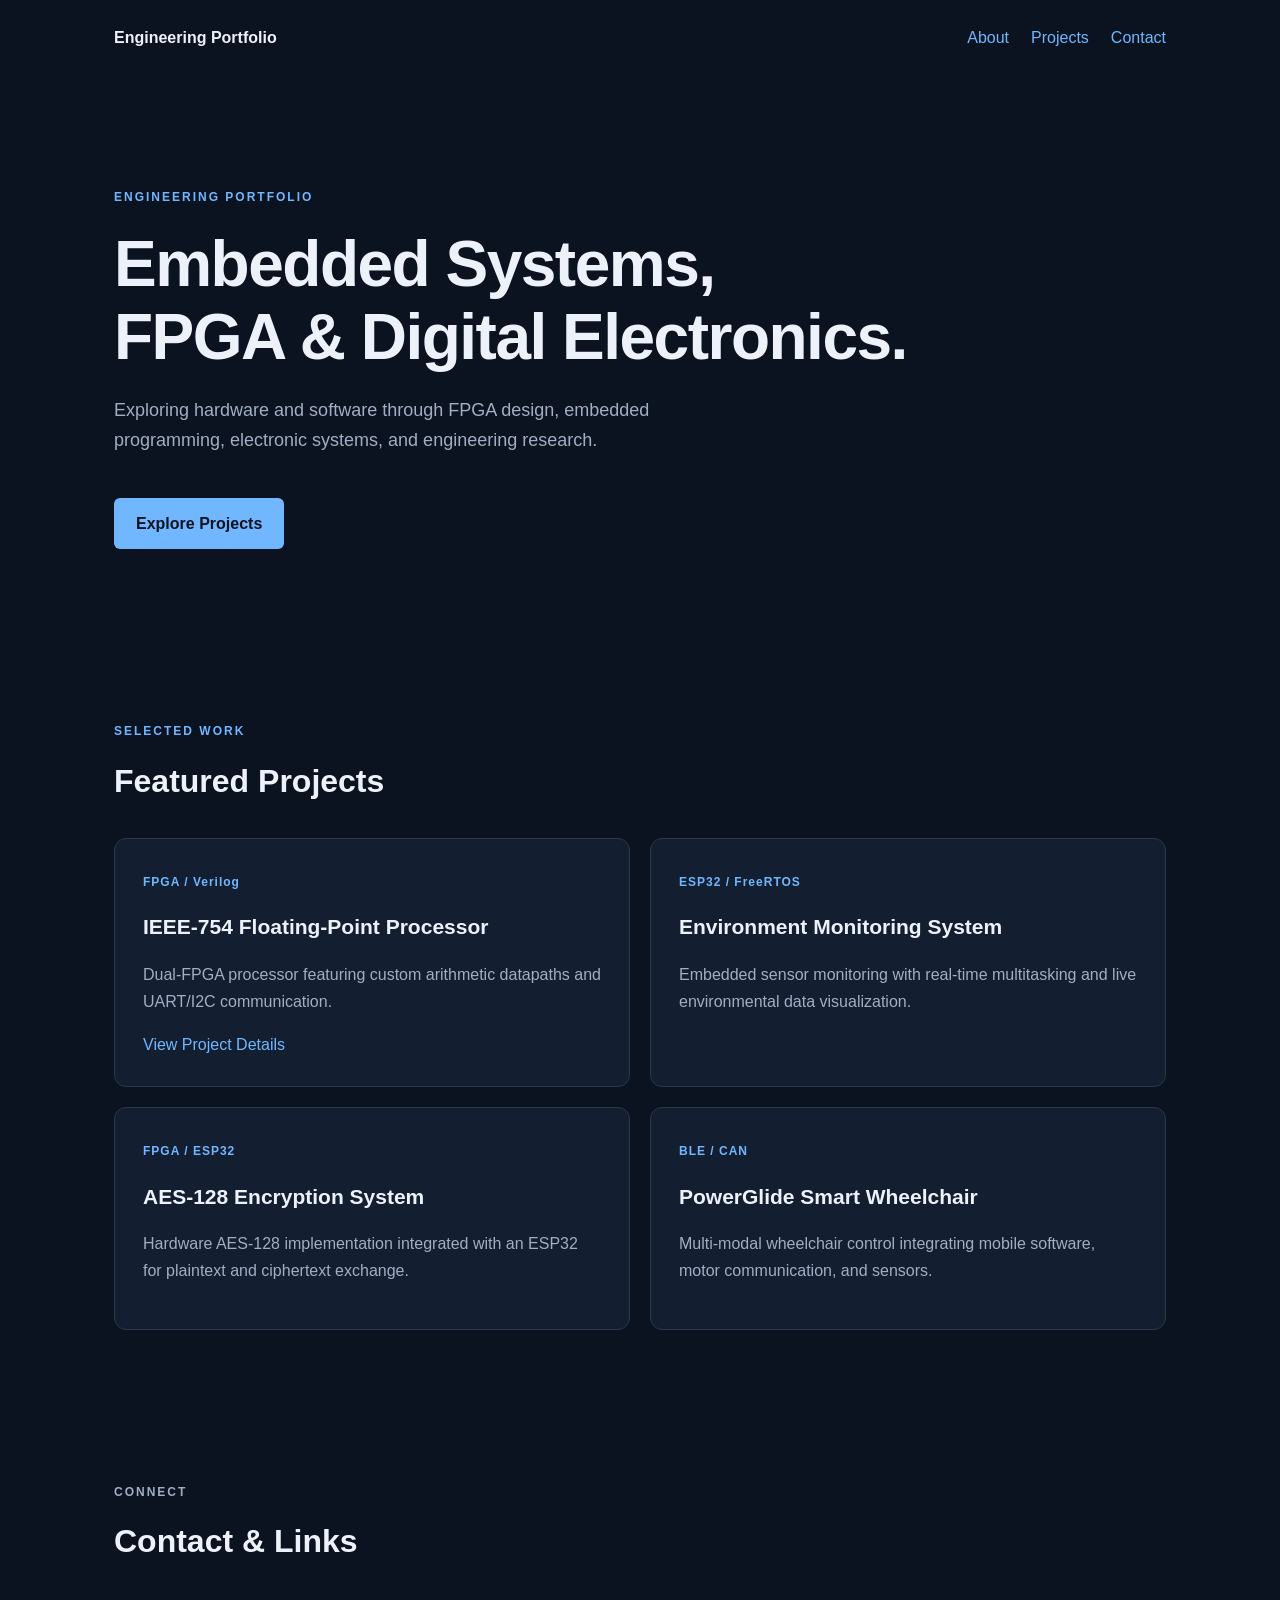
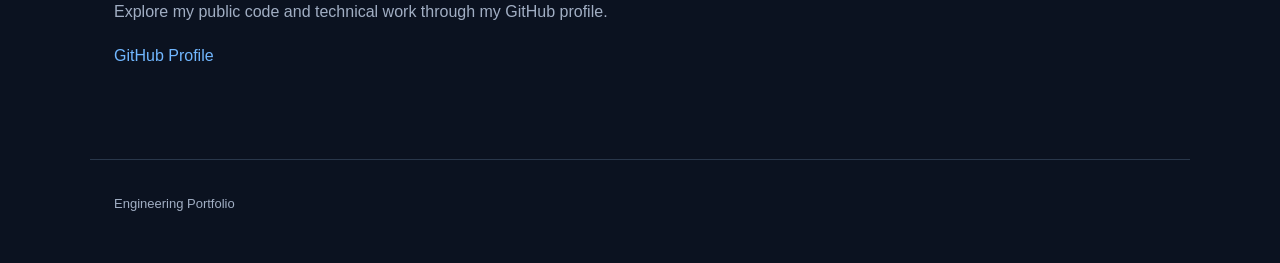
==== index.html @ 67b7b52b "Add link to project details in index.html" ====
<!DOCTYPE html>
<html lang="en">
<head>
  <meta charset="UTF-8">
  <meta name="viewport"
        content="width=device-width, initial-scale=1.0">
  <title>Engineering Portfolio</title>
  <link rel="stylesheet" href="style.css">
</head>
<body>

  <header class="container">
    <nav>
      <a class="logo" href="/">Engineering Portfolio</a>
      <div class="nav-links">
        <a href="#about">About</a>
        <a href="#projects">Projects</a>
        <a href="#contact">Contact</a>
      </div>
    </nav>
  </header>

  <main>
    <section class="hero container" id="about">
      <p class="eyebrow">ENGINEERING PORTFOLIO</p>
      <h1>Embedded Systems,<br>
          FPGA & Digital Electronics.</h1>
      <p>
        Exploring hardware and software through
        FPGA design, embedded programming,
        electronic systems, and engineering research.
      </p>
      <a class="button" href="#projects">
        Explore Projects
      </a>
    </section>

    <section class="container section" id="projects">
      <p class="eyebrow">SELECTED WORK</p>
      <h2>Featured Projects</h2>

      <div class="project-grid">

        <article class="project-card">
          <span class="tag">FPGA / Verilog</span>
          <h3>IEEE-754 Floating-Point Processor</h3>
          <p>
            Dual-FPGA processor featuring custom
            arithmetic datapaths and UART/I2C
            communication.
          </p>
          <a href="projects/ieee754.html">
            View Project Details
          </a>
        </article>

        <article class="project-card">
          <span class="tag">ESP32 / FreeRTOS</span>
          <h3>Environment Monitoring System</h3>
          <p>
            Embedded sensor monitoring with
            real-time multitasking and live
            environmental data visualization.
          </p>
        </article>

        <article class="project-card">
          <span class="tag">FPGA / ESP32</span>
          <h3>AES-128 Encryption System</h3>
          <p>
            Hardware AES-128 implementation
            integrated with an ESP32 for
            plaintext and ciphertext exchange.
          </p>
        </article>

        <article class="project-card">
          <span class="tag">BLE / CAN</span>
          <h3>PowerGlide Smart Wheelchair</h3>
          <p>
            Multi-modal wheelchair control
            integrating mobile software,
            motor communication, and sensors.
          </p>
        </article>

      </div>
    </section>

    <section class="container section" id="contact">
      <p class="eyebrow">CONNECT</p>
      <h2>Contact & Links</h2>
      <p>
        Explore my public code and technical work
        through my GitHub profile.
      </p>
      <a href="https://github.com/r43t">
        GitHub Profile
      </a>
    </section>
  </main>

  <footer class="container">
    <p>Engineering Portfolio</p>
  </footer>

</body>
</html>
---- style.css ----
:root {
  --bg: #0b1220;
  --panel: #131e30;
  --text: #edf2fa;
  --muted: #a1aec3;
  --accent: #71b7ff;
  --border: #29374b;
}

* {
  box-sizing: border-box;
}

html {
  scroll-behavior: smooth;
}

body {
  margin: 0;
  font-family: Arial, Helvetica, sans-serif;
  background: var(--bg);
  color: var(--text);
  line-height: 1.7;
}

a {
  color: var(--accent);
  text-decoration: none;
}

.container {
  max-width: 1100px;
  margin: auto;
  padding: 0 24px;
}

nav {
  display: flex;
  justify-content: space-between;
  align-items: center;
  gap: 20px;
  padding: 24px 0;
}

.logo {
  font-weight: bold;
  color: var(--text);
}

.nav-links {
  display: flex;
  gap: 22px;
  flex-wrap: wrap;
}

.hero {
  padding-top: 100px;
  padding-bottom: 110px;
}

.eyebrow {
  color: var(--accent);
  font-size: 12px;
  font-weight: bold;
  letter-spacing: 2px;
}

h1 {
  font-size: clamp(36px, 6vw, 64px);
  line-height: 1.15;
  letter-spacing: -1.5px;
  margin: 20px 0;
}

.hero p:not(.eyebrow) {
  max-width: 650px;
  color: var(--muted);
  font-size: 18px;
}

.button {
  display: inline-block;
  margin-top: 24px;
  background: var(--accent);
  color: var(--bg);
  padding: 12px 22px;
  border-radius: 6px;
  font-weight: bold;
}

.section {
  padding-top: 50px;
  padding-bottom: 90px;
}

h2 {
  font-size: 32px;
  margin: 8px 0 30px;
}

.project-grid {
  display: grid;
  grid-template-columns: repeat(2, 1fr);
  gap: 20px;
}

.project-card {
  background: var(--panel);
  border: 1px solid var(--border);
  border-radius: 12px;
  padding: 28px;
}

.project-card h3 {
  font-size: 21px;
  margin: 15px 0 10px;
}

.project-card p,
#contact p {
  color: var(--muted);
}

.tag {
  color: var(--accent);
  font-size: 12px;
  font-weight: bold;
  letter-spacing: 1px;
}

footer {
  padding-top: 20px !important;
  padding-bottom: 35px !important;
  border-top: 1px solid var(--border);
  color: var(--muted);
  font-size: 13px;
}

@media (max-width: 700px) {
  nav {
    flex-direction: column;
    align-items: flex-start;
  }

  .hero {
    padding-top: 60px;
    padding-bottom: 70px;
  }

  .project-grid {
    grid-template-columns: 1fr;
  }
}
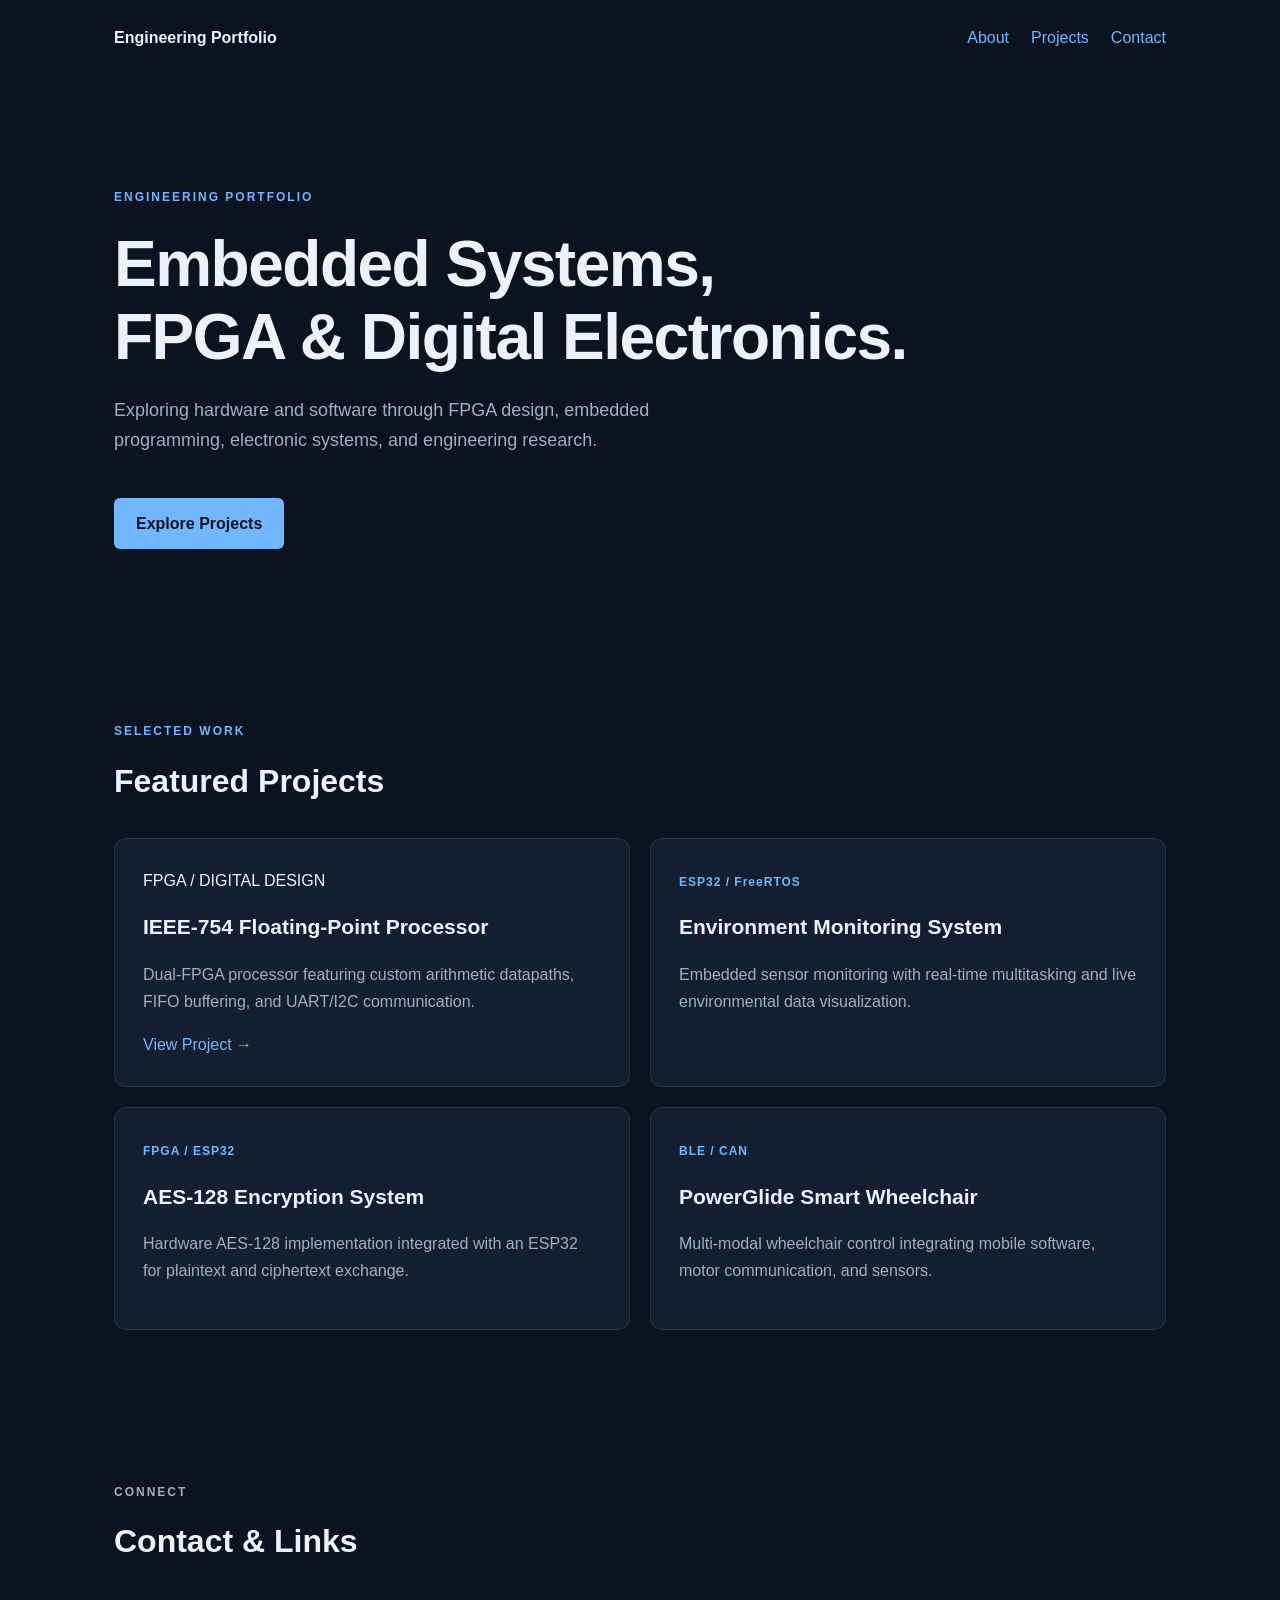
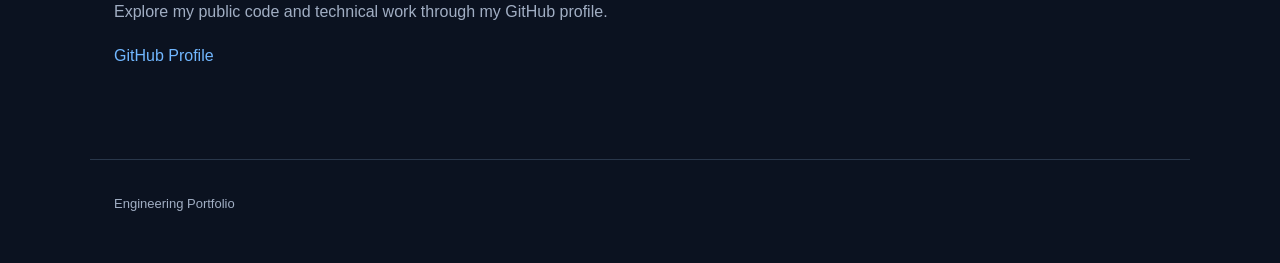
==== commit 99103454: "Enhance project card for IEEE-754 Floating-Point Processor Updated project card for IEEE-754 process" ====
--- a/index.html
+++ b/index.html
@@ -1,4 +1,3 @@
-
 <!DOCTYPE html>
 <html lang="en">
 <head>
@@ -41,19 +40,22 @@
       <h2>Featured Projects</h2>
 
       <div class="project-grid">
-
+        
         <article class="project-card">
-          <span class="tag">FPGA / Verilog</span>
+          <div class="project-category">FPGA / DIGITAL DESIGN</div>
+        
           <h3>IEEE-754 Floating-Point Processor</h3>
+        
           <p>
-            Dual-FPGA processor featuring custom
-            arithmetic datapaths and UART/I2C
-            communication.
+            Dual-FPGA processor featuring custom arithmetic
+            datapaths, FIFO buffering, and UART/I2C communication.
           </p>
-          <a href="projects/ieee754.html">
-            View Project Details
+        
+          <a class="project-link" href="projects/ieee754.html">
+            View Project &rarr;
           </a>
         </article>
+
 
         <article class="project-card">
           <span class="tag">ESP32 / FreeRTOS</span>
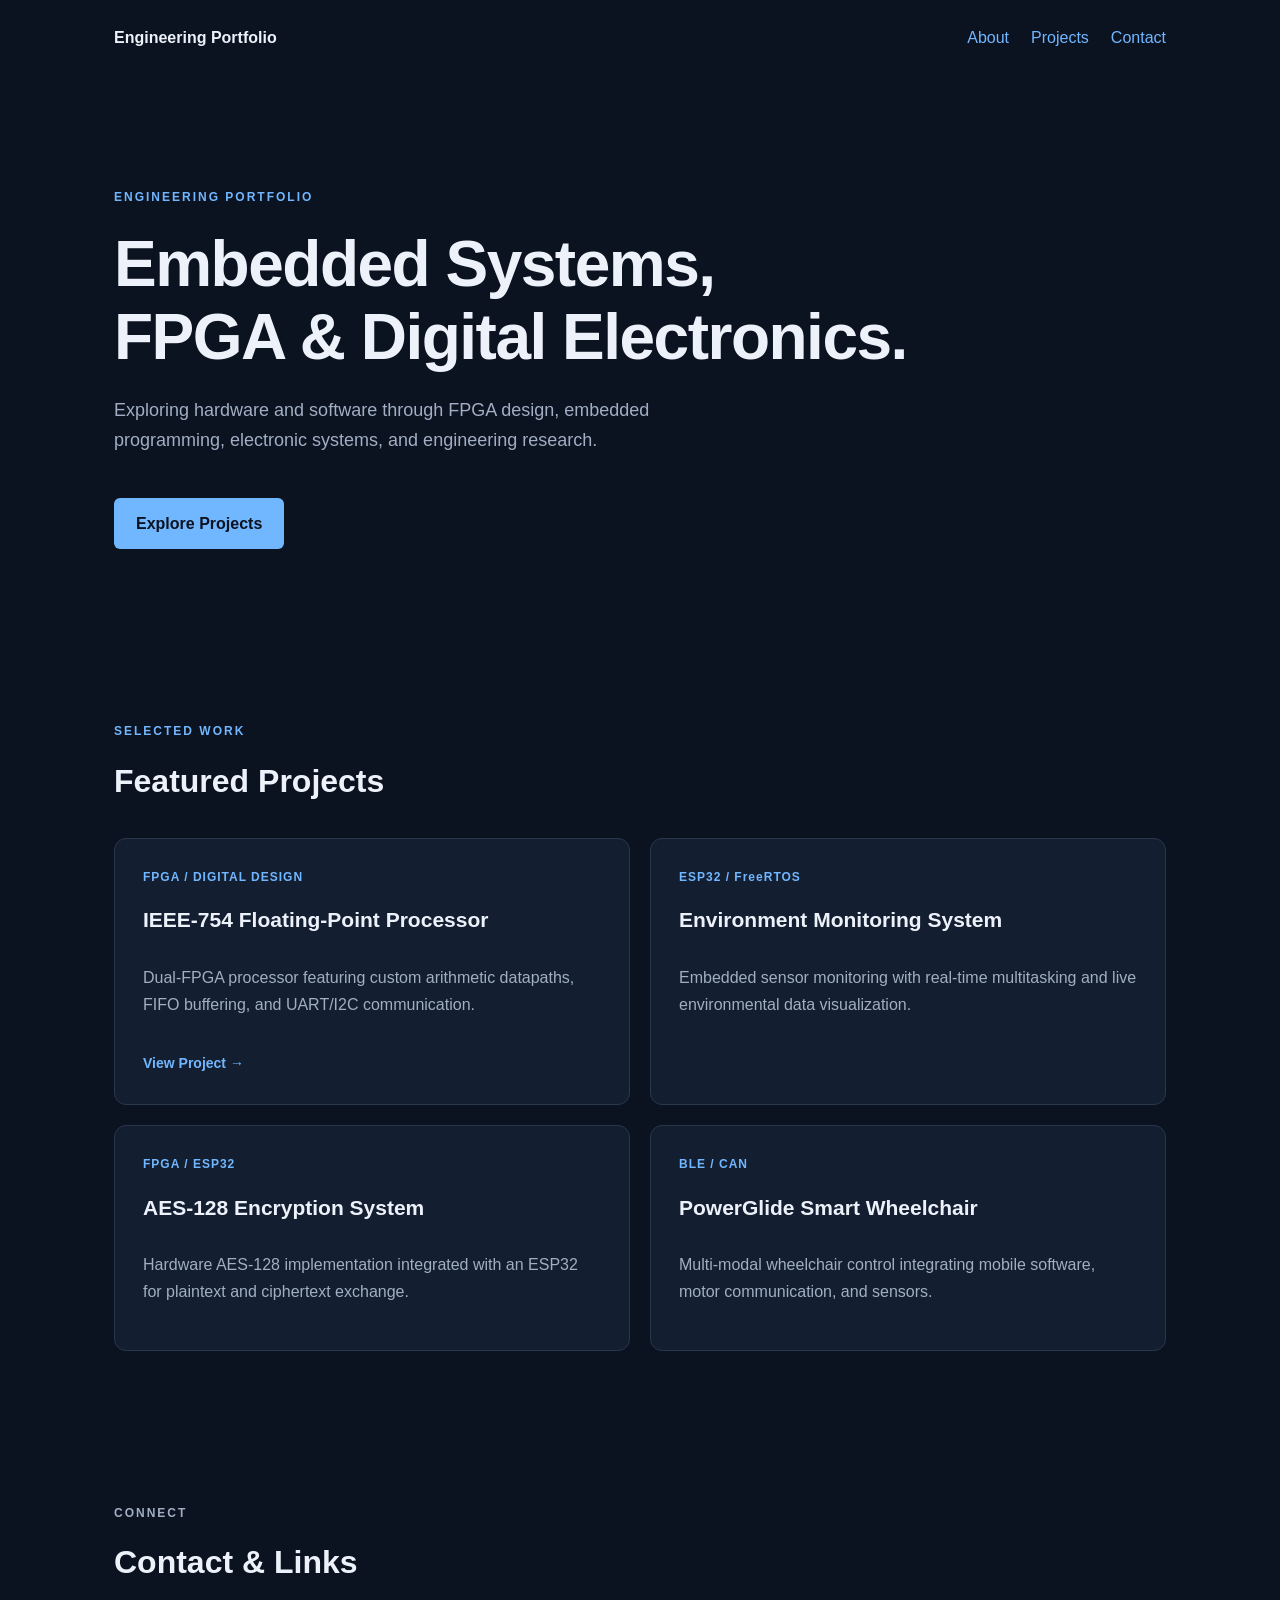
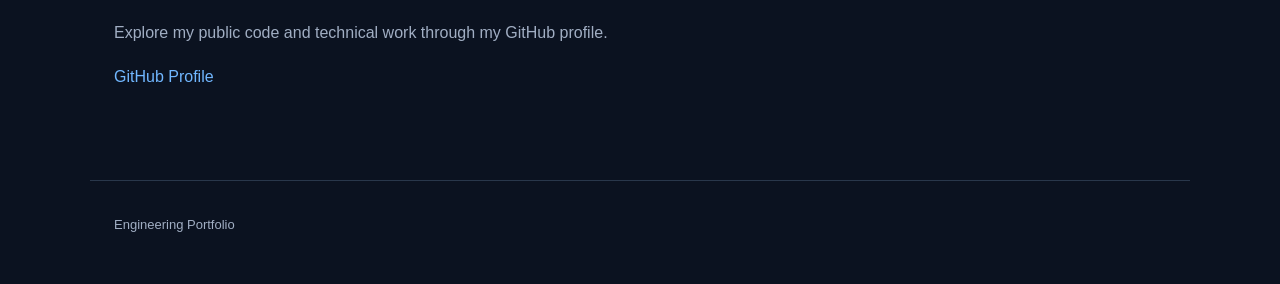
==== commit b629766e: "Rename 'tag' to 'project-category' in index.html" ====
--- a/index.html
+++ b/index.html
@@ -58,7 +58,7 @@
 
 
         <article class="project-card">
-          <span class="tag">ESP32 / FreeRTOS</span>
+          <span class="project-category">ESP32 / FreeRTOS</span>
           <h3>Environment Monitoring System</h3>
           <p>
             Embedded sensor monitoring with
@@ -68,7 +68,7 @@
         </article>
 
         <article class="project-card">
-          <span class="tag">FPGA / ESP32</span>
+          <span class="project-category">FPGA / ESP32</span>
           <h3>AES-128 Encryption System</h3>
           <p>
             Hardware AES-128 implementation
@@ -78,7 +78,7 @@
         </article>
 
         <article class="project-card">
-          <span class="tag">BLE / CAN</span>
+          <span class="project-category">BLE / CAN</span>
           <h3>PowerGlide Smart Wheelchair</h3>
           <p>
             Multi-modal wheelchair control
--- a/style.css
+++ b/style.css
@@ -1,4 +1,3 @@
-
 :root {
   --bg: #0b1220;
   --panel: #131e30;
@@ -152,3 +151,39 @@
     grid-template-columns: 1fr;
   }
 }
+/* Project card refinements */
+.project-card {
+  display: flex;
+  flex-direction: column;
+  transition: transform 0.2s ease,
+              border-color 0.2s ease;
+}
+
+.project-card:hover {
+  transform: translateY(-4px);
+  border-color: var(--accent);
+}
+
+.project-category {
+    color: var(--accent);
+    font-size: 12px;
+    font-weight: 700;
+    letter-spacing: 1px;
+}
+
+.project-card p {
+  flex-grow: 1;
+}
+
+.project-link {
+  display: inline-block;
+  align-self: flex-start;
+  margin-top: 18px;
+  font-size: 14px;
+  font-weight: 700;
+}
+
+.project-link:hover {
+  text-decoration: underline;
+}
+
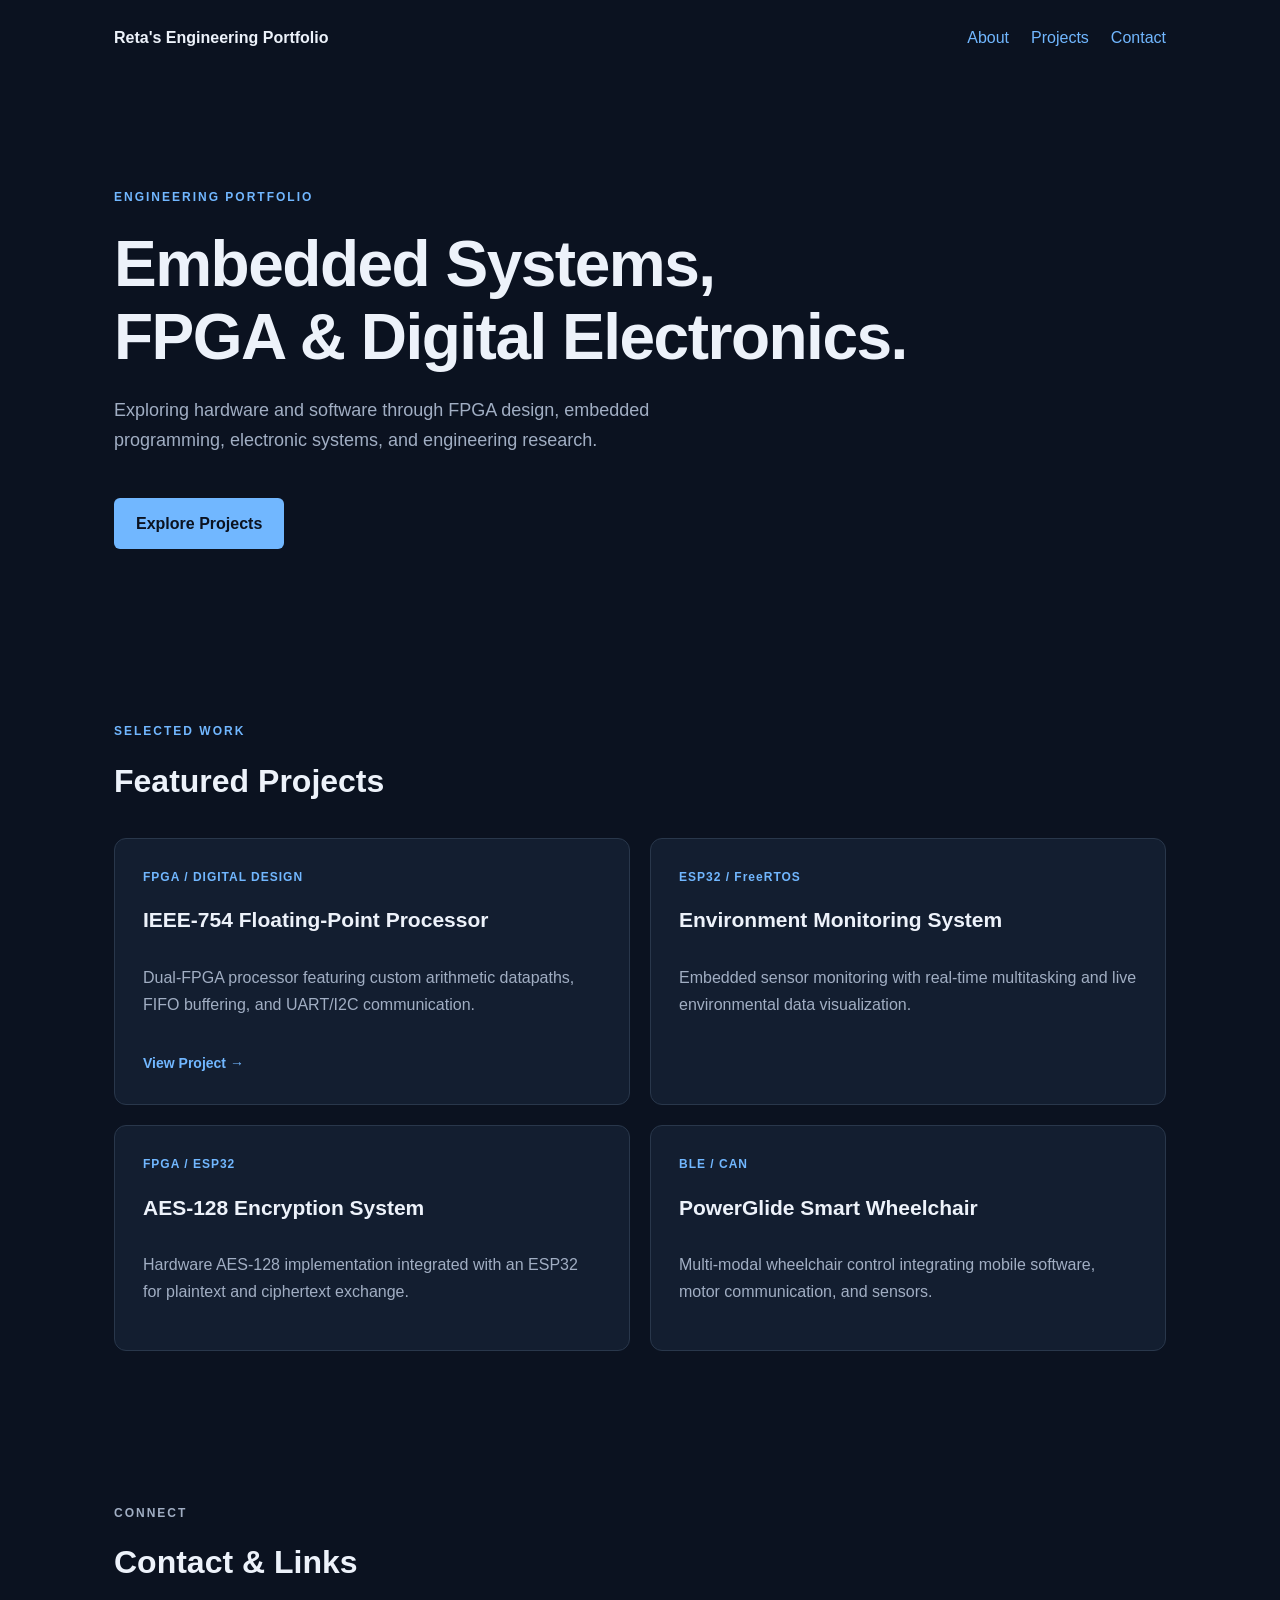
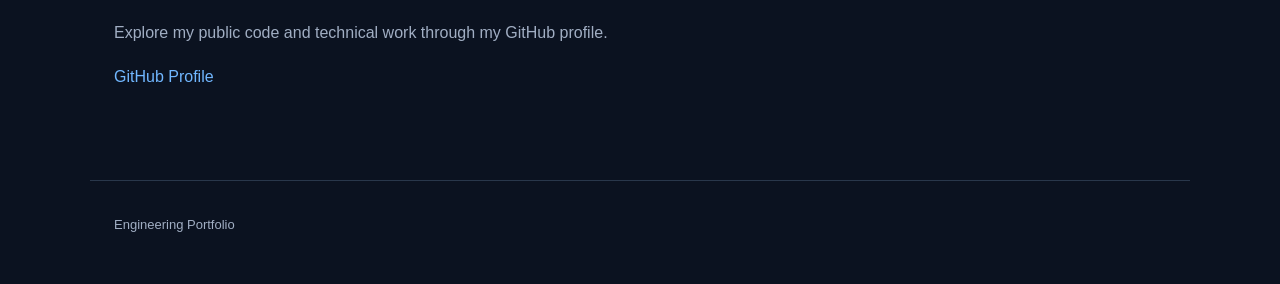
==== commit da2bcd4e: "Update logo link text in index.html" ====
--- a/index.html
+++ b/index.html
@@ -11,7 +11,7 @@
 
   <header class="container">
     <nav>
-      <a class="logo" href="/">Engineering Portfolio</a>
+      <a class="logo" href="/">Reta's Engineering Portfolio</a>
       <div class="nav-links">
         <a href="#about">About</a>
         <a href="#projects">Projects</a>
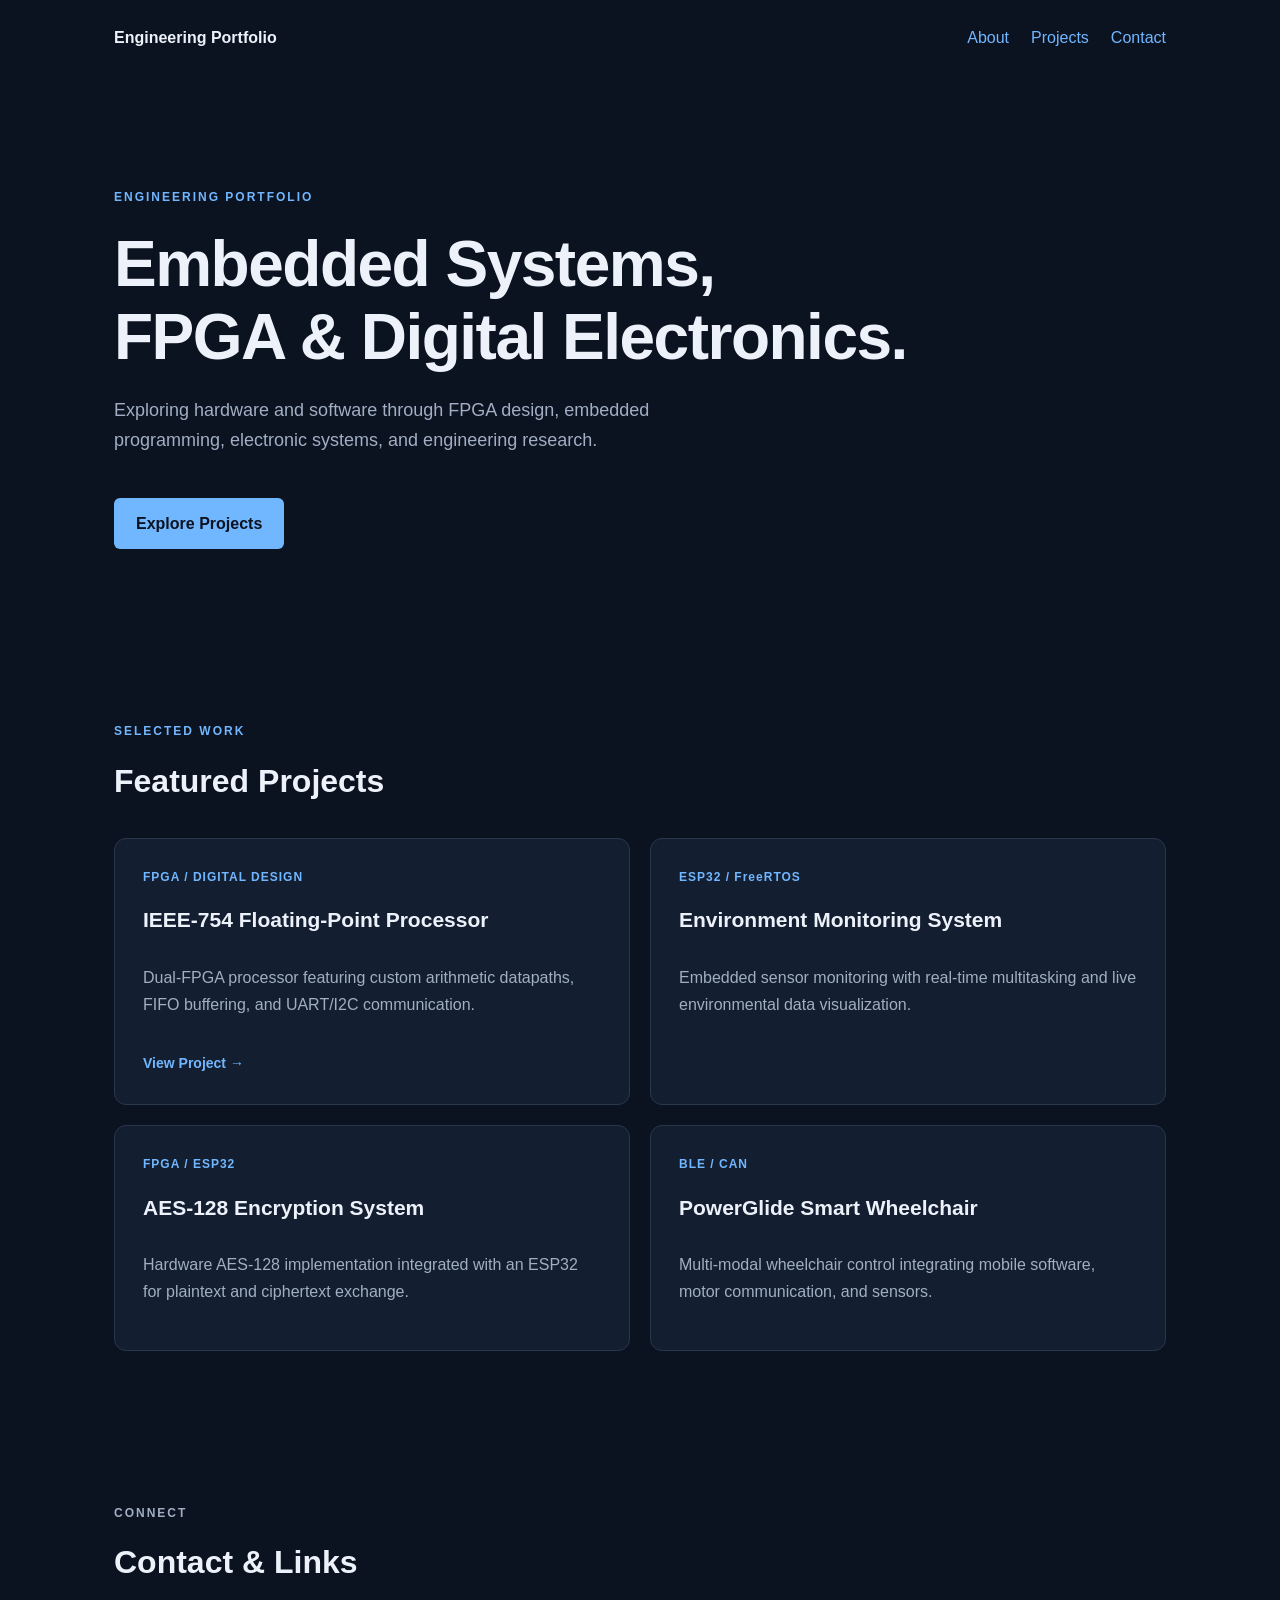
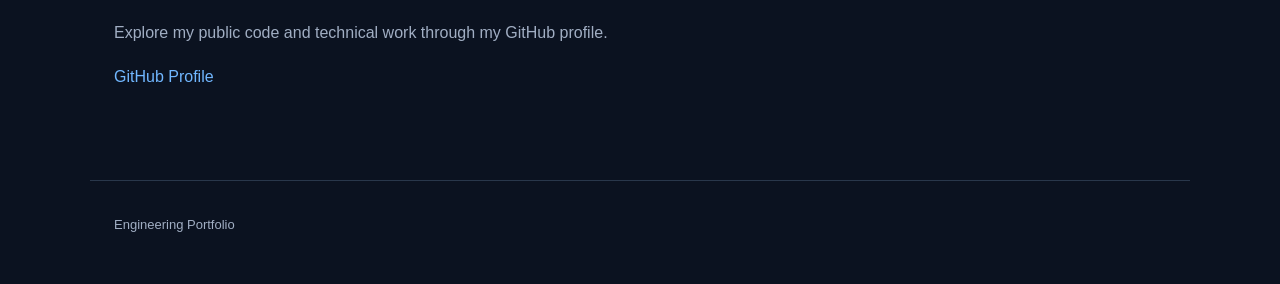
==== commit 7ce08622: "Update title and logo text in index.html" ====
--- a/index.html
+++ b/index.html
@@ -4,14 +4,14 @@
   <meta charset="UTF-8">
   <meta name="viewport"
         content="width=device-width, initial-scale=1.0">
-  <title>Engineering Portfolio</title>
+  <title>Reta's Engineering Portfolio</title>
   <link rel="stylesheet" href="style.css">
 </head>
 <body>
 
   <header class="container">
     <nav>
-      <a class="logo" href="/">Reta's Engineering Portfolio</a>
+      <a class="logo" href="/">Engineering Portfolio</a>
       <div class="nav-links">
         <a href="#about">About</a>
         <a href="#projects">Projects</a>
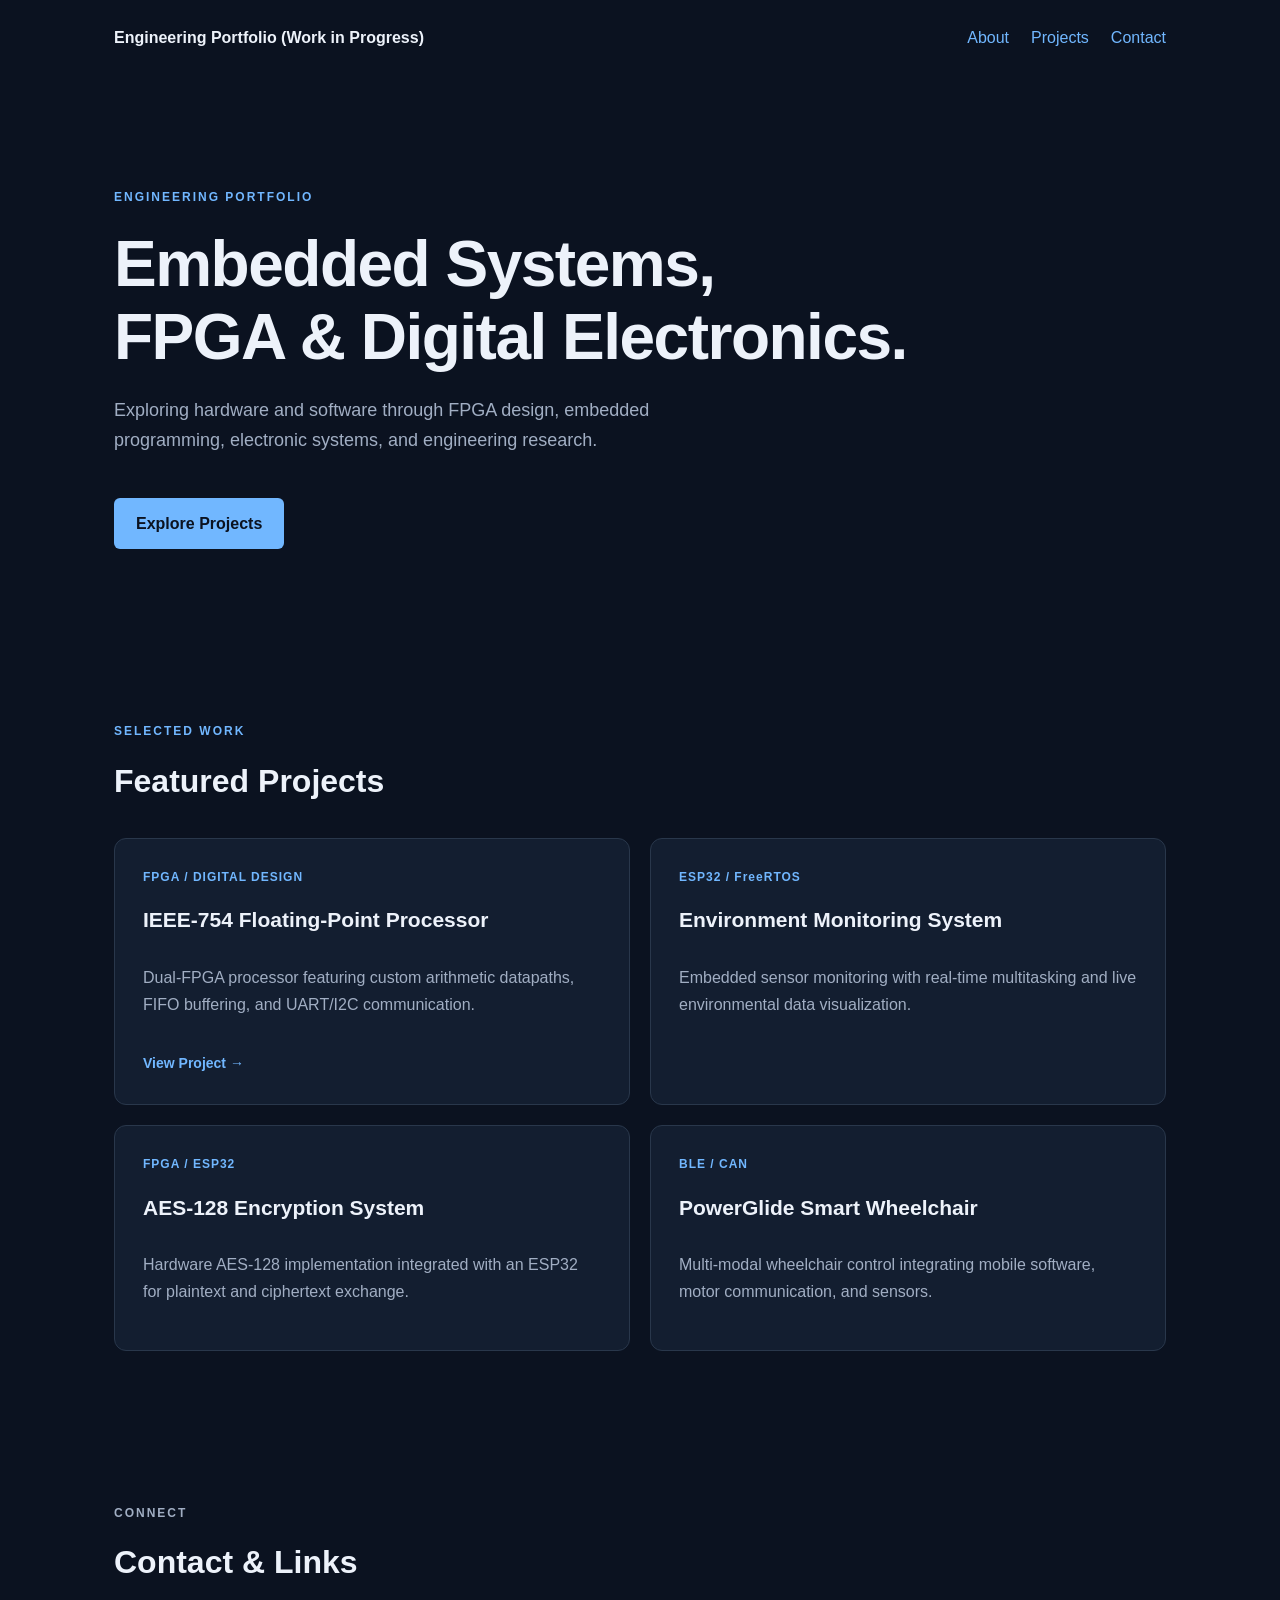
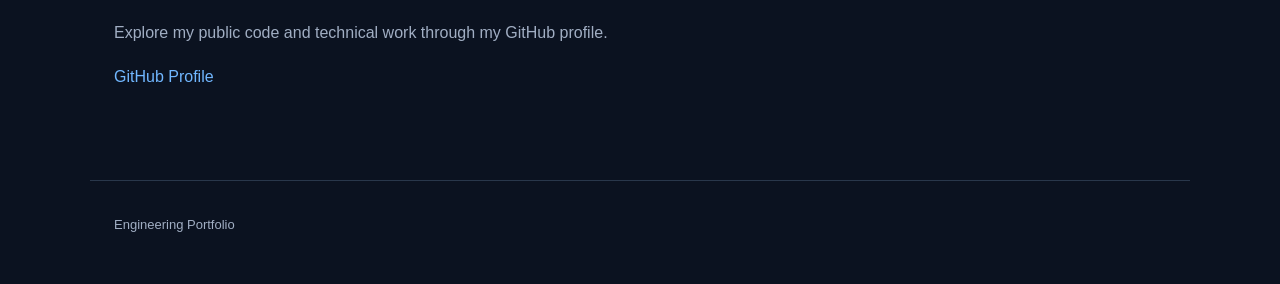
==== commit 58806364: "Update title and logo text in index.html" ====
--- a/index.html
+++ b/index.html
@@ -4,14 +4,14 @@
   <meta charset="UTF-8">
   <meta name="viewport"
         content="width=device-width, initial-scale=1.0">
-  <title>Reta's Engineering Portfolio</title>
+  <title>Engineering Portfolio</title>
   <link rel="stylesheet" href="style.css">
 </head>
 <body>
 
   <header class="container">
     <nav>
-      <a class="logo" href="/">Engineering Portfolio</a>
+      <a class="logo" href="/">Engineering Portfolio (Work in Progress)</a>
       <div class="nav-links">
         <a href="#about">About</a>
         <a href="#projects">Projects</a>
